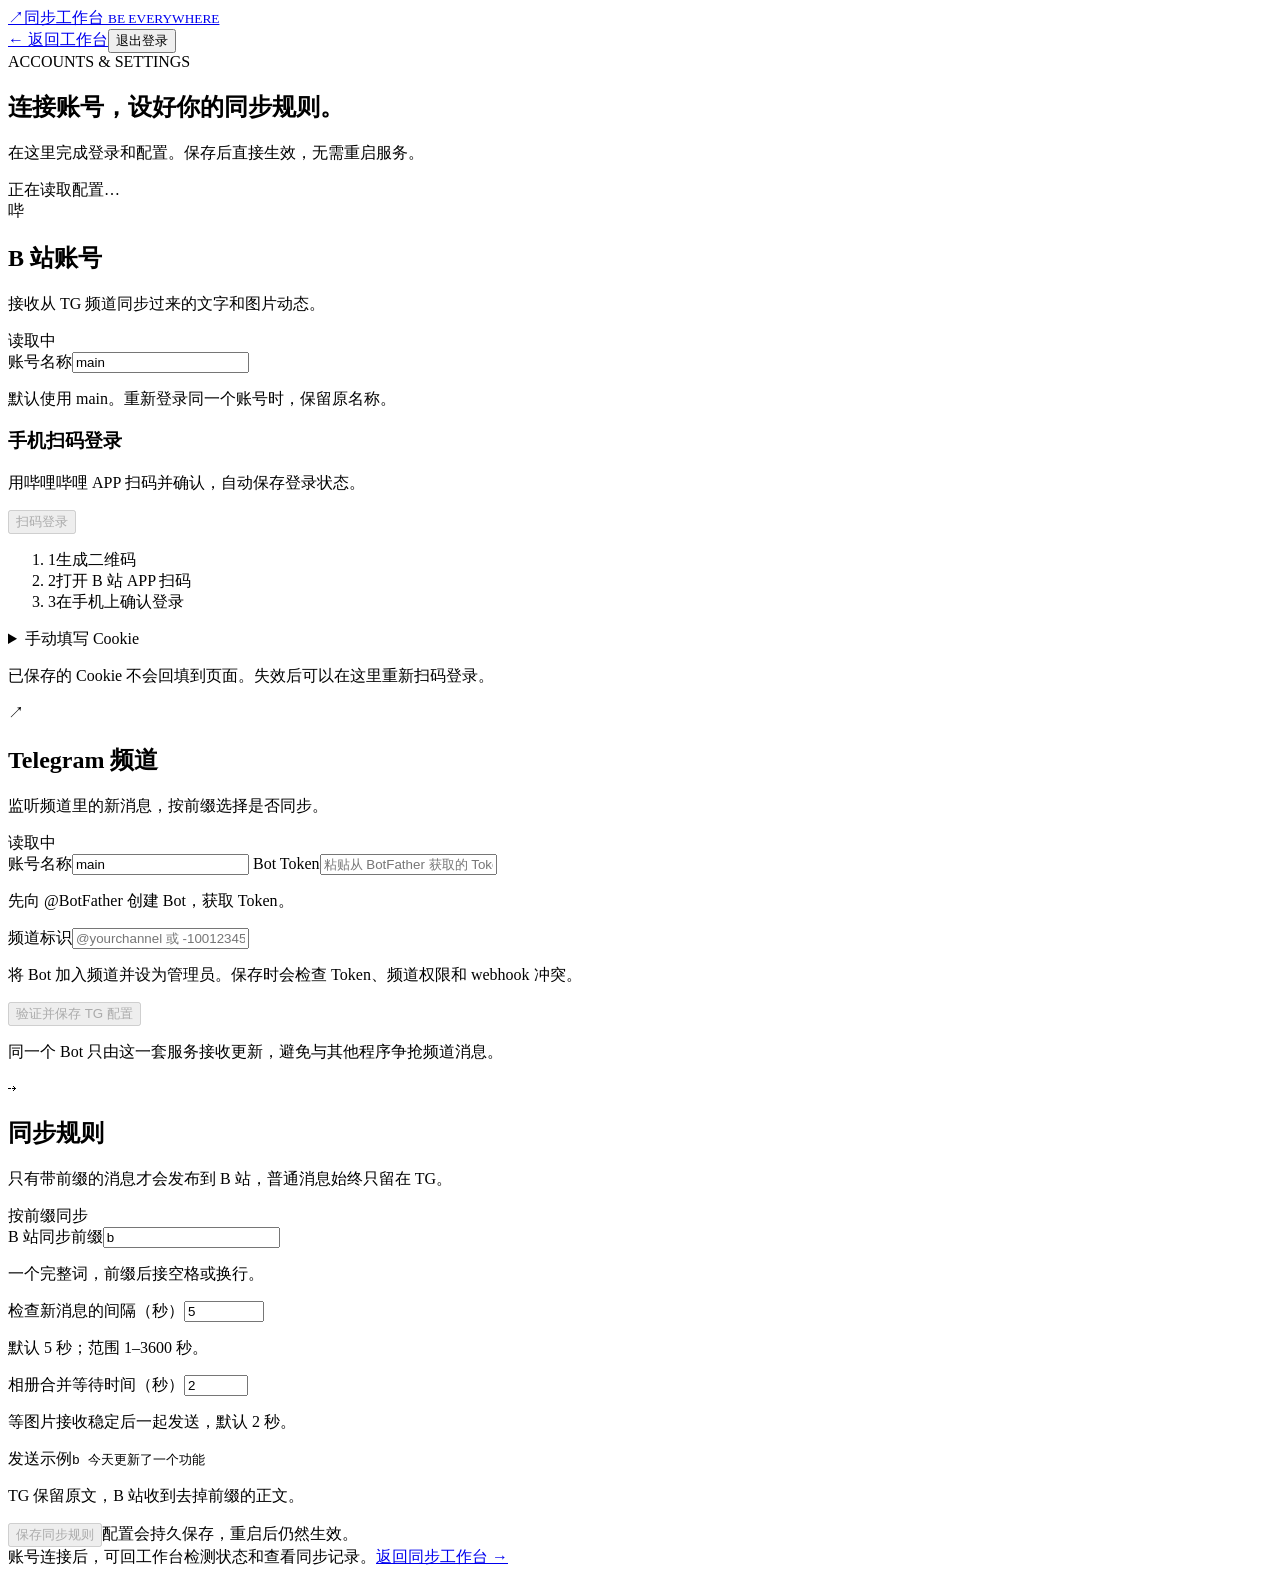
==== dashboard/static/settings.html @ 8b6a9338 "feat: add Telegram-to-Bilibili sync with web management" ====
<!doctype html>
<html lang="zh-CN">
<head>
  <meta charset="utf-8"><meta name="viewport" content="width=device-width, initial-scale=1">
  <title>账号与配置 · 同步工作台</title><link rel="stylesheet" href="/assets/style.css">
  <script src="/assets/settings.js" defer></script>
</head>
<body>
<header class="topbar">
  <a class="brand" href="/"><span class="brand-mark">↗</span><span>同步工作台 <small>BE EVERYWHERE</small></span></a>
  <div class="top-actions"><a class="quiet" href="/">← 返回工作台</a><button id="logout" class="quiet">退出登录</button></div>
</header>
<main class="settings-page">
  <section class="page-heading"><div><div class="eyebrow">ACCOUNTS & SETTINGS</div><h1>连接账号，设好你的同步规则。</h1><p>在这里完成登录和配置。保存后直接生效，无需重启服务。</p></div></section>
  <div id="page-error" class="notice" role="alert" hidden></div>
  <div id="setup-summary" class="setup-summary" aria-live="polite">正在读取配置…</div>
  <div class="settings-grid">
    <section class="settings-card" id="bilibili-section" aria-labelledby="bili-heading">
      <div class="settings-card-heading"><span class="network-icon bilibili">哔</span><div><h2 id="bili-heading">B 站账号</h2><p>接收从 TG 频道同步过来的文字和图片动态。</p></div><span id="bili-badge" class="badge">读取中</span></div>
      <form id="bili-form" class="settings-form">
        <label for="bili-label">账号名称</label><input id="bili-label" name="label" value="main" list="bili-labels" pattern="[A-Za-z0-9_-]{1,64}" maxlength="64" required autocomplete="off"><datalist id="bili-labels"></datalist>
        <p class="field-hint">默认使用 main。重新登录同一个账号时，保留原名称。</p>
        <div class="qr-entry"><div><h3>手机扫码登录</h3><p>用哔哩哔哩 APP 扫码并确认，自动保存登录状态。</p></div><button id="qr-open" class="button primary" type="button" disabled>扫码登录</button></div>
        <ol class="login-steps"><li><span>1</span>生成二维码</li><li><span>2</span>打开 B 站 APP 扫码</li><li><span>3</span>在手机上确认登录</li></ol>
        <div id="bili-result" class="form-result" role="status" hidden></div>
        <details class="manual-cookie"><summary>手动填写 Cookie</summary><p class="field-hint">也可以使用浏览器登录后的 Cookie。提交前会验证账号是否有效。</p>
          <label for="sessdata">SESSDATA</label><input id="sessdata" name="sessdata" type="password" autocomplete="off" maxlength="8192" spellcheck="false">
          <label for="bili-jct">bili_jct</label><input id="bili-jct" name="bili_jct" type="password" autocomplete="off" maxlength="8192" spellcheck="false">
          <label for="buvid3">buvid3 <span class="optional">选填</span></label><input id="buvid3" name="buvid3" type="password" autocomplete="off" maxlength="8192" spellcheck="false">
          <button class="button secondary" type="submit" disabled>验证并保存 Cookie</button>
        </details>
      </form>
      <p class="settings-footnote">已保存的 Cookie 不会回填到页面。失效后可以在这里重新扫码登录。</p>
    </section>
    <section class="settings-card" id="telegram-section" aria-labelledby="tg-heading">
      <div class="settings-card-heading"><span class="network-icon">↗</span><div><h2 id="tg-heading">Telegram 频道</h2><p>监听频道里的新消息，按前缀选择是否同步。</p></div><span id="tg-badge" class="badge">读取中</span></div>
      <form id="tg-form" class="settings-form">
        <label for="tg-label">账号名称</label><input id="tg-label" name="label" value="main" list="tg-labels" pattern="[A-Za-z0-9_-]{1,64}" maxlength="64" required autocomplete="off"><datalist id="tg-labels"></datalist>
        <label for="tg-token">Bot Token</label><input id="tg-token" name="bot_token" type="password" placeholder="粘贴从 BotFather 获取的 Token" maxlength="8192" autocomplete="off" spellcheck="false">
        <p id="tg-token-hint" class="field-hint">先向 @BotFather 创建 Bot，获取 Token。</p>
        <label for="tg-channel">频道标识</label><input id="tg-channel" name="channel_id" placeholder="@yourchannel 或 -1001234567890" maxlength="128" required autocomplete="off" spellcheck="false">
        <p class="field-hint">将 Bot 加入频道并设为管理员。保存时会检查 Token、频道权限和 webhook 冲突。</p>
        <button class="button primary" type="submit" disabled>验证并保存 TG 配置</button>
        <div id="tg-result" class="form-result" role="status" hidden></div>
      </form>
      <p class="settings-footnote">同一个 Bot 只由这一套服务接收更新，避免与其他程序争抢频道消息。</p>
    </section>
    <section class="settings-card routing-card" aria-labelledby="routing-heading">
      <div class="settings-card-heading"><span class="settings-mark">⇢</span><div><h2 id="routing-heading">同步规则</h2><p>只有带前缀的消息才会发布到 B 站，普通消息始终只留在 TG。</p></div><span class="badge healthy">按前缀同步</span></div>
      <form id="routing-form" class="settings-form">
        <div class="routing-fields">
          <div><label for="prefix">B 站同步前缀</label><input id="prefix" name="prefix" value="b" minlength="1" maxlength="32" required autocomplete="off" spellcheck="false"><p class="field-hint">一个完整词，前缀后接空格或换行。</p></div>
          <div><label for="poll-interval">检查新消息的间隔（秒）</label><input id="poll-interval" name="poll_interval_seconds" type="number" value="5" min="1" max="3600" step="0.5" required><p class="field-hint">默认 5 秒；范围 1–3600 秒。</p></div>
          <div><label for="album-settle">相册合并等待时间（秒）</label><input id="album-settle" name="album_settle_seconds" type="number" value="2" min="0" max="60" step="0.5" required><p class="field-hint">等图片接收稳定后一起发送，默认 2 秒。</p></div>
        </div>
        <div class="rule-preview"><span>发送示例</span><code id="prefix-preview">b 今天更新了一个功能</code><p>TG 保留原文，B 站收到去掉前缀的正文。</p></div>
        <div class="settings-save"><button class="button primary" type="submit" disabled>保存同步规则</button><span>配置会持久保存，重启后仍然生效。</span></div>
        <div id="routing-result" class="form-result" role="status" hidden></div>
      </form>
    </section>
  </div>
  <footer><span><span class="tiny-dot"></span>账号连接后，可回工作台检测状态和查看同步记录。</span><a href="/">返回同步工作台 →</a></footer>
</main>
<dialog id="qr-dialog" class="qr-dialog" aria-labelledby="qr-title">
  <div class="dialog-header"><div><div class="eyebrow">BILIBILI LOGIN</div><h2 id="qr-title">用 B 站 APP 扫码登录</h2></div><button id="qr-close" class="icon-button" aria-label="关闭扫码登录">×</button></div>
  <div class="qr-content"><div id="qr-frame" class="qr-frame"><span id="qr-placeholder">正在生成二维码…</span><img id="qr-image" alt="B 站登录二维码" hidden></div><p id="qr-status" role="status">正在连接 B 站…</p><span id="qr-countdown" class="subtle"></span><p class="field-hint">扫码后，请在手机上确认登录。</p><button id="qr-refresh" class="button secondary" disabled>刷新二维码</button></div>
</dialog>
<div id="toast" class="toast" role="status" hidden></div>
</body></html>
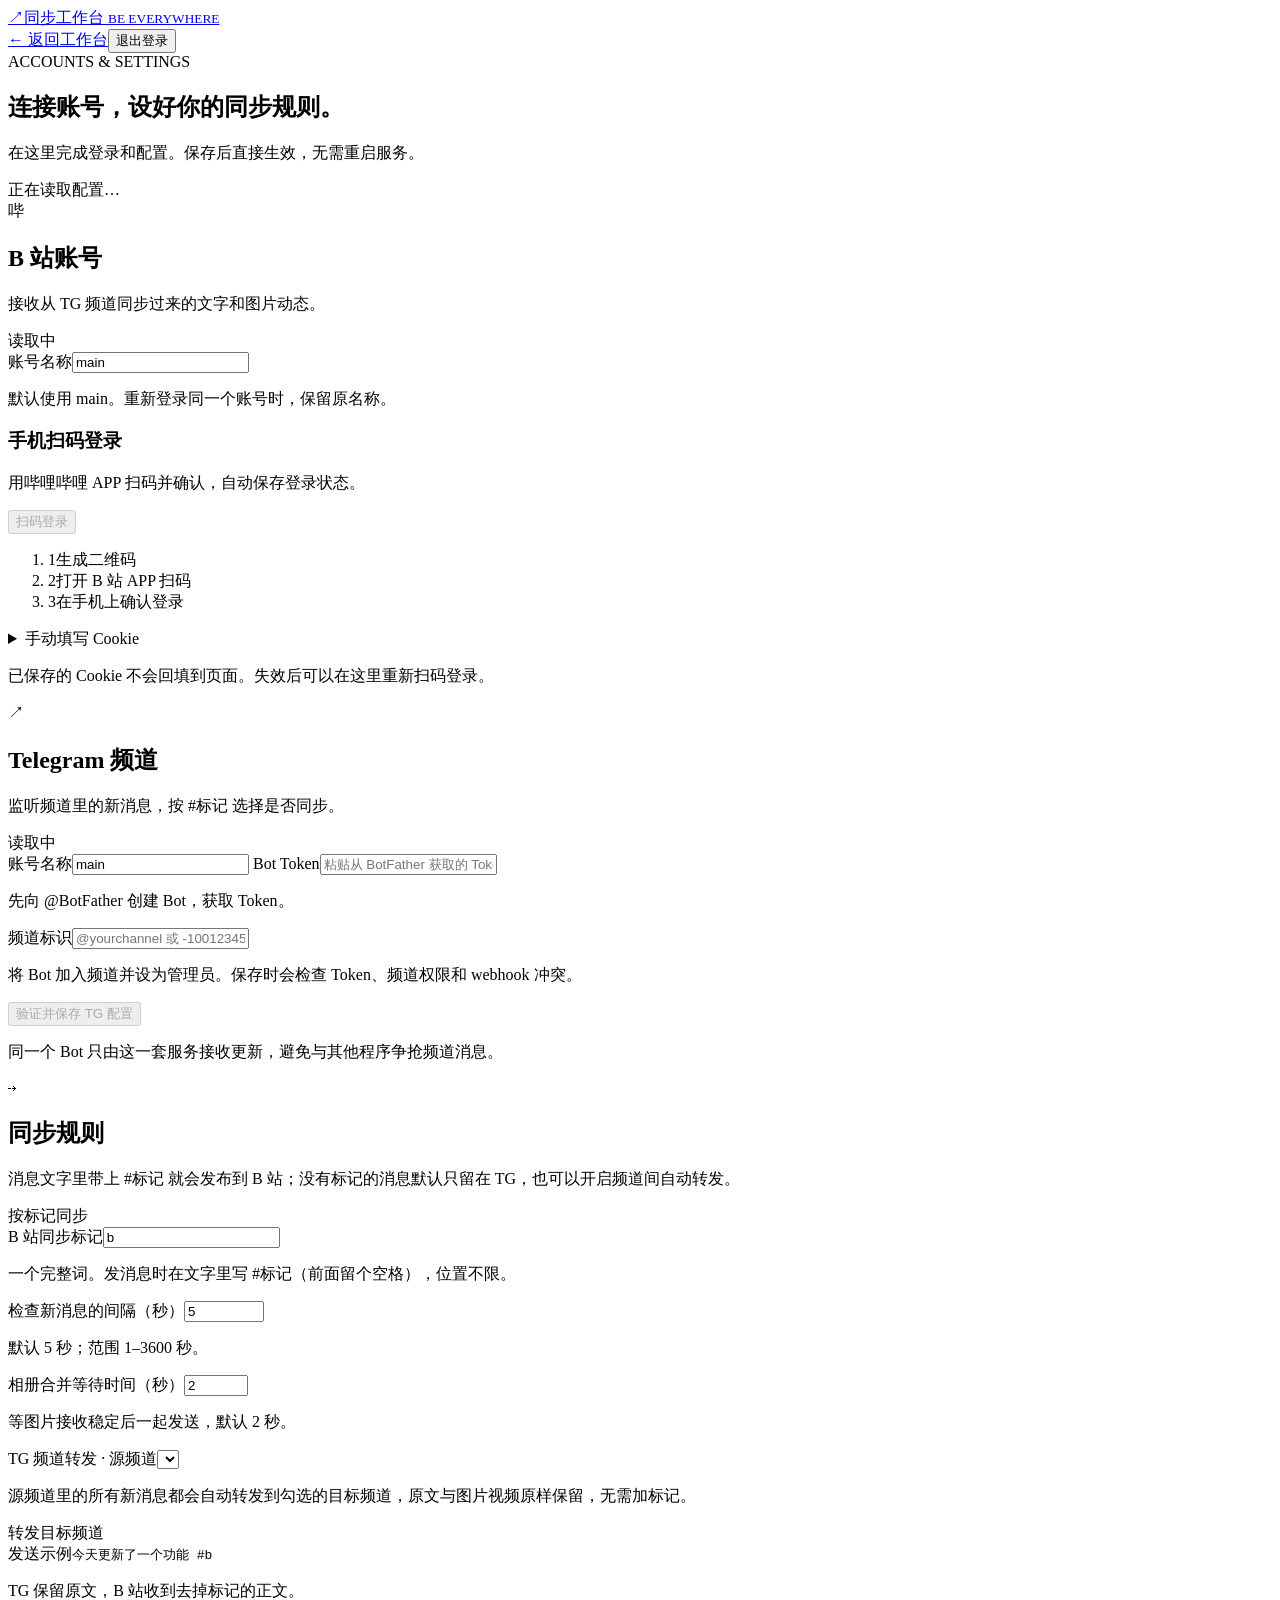
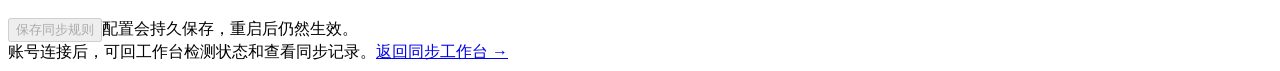
==== commit f3849281: "feat: add Telegram channel-to-channel mirroring Add a [forward] routing table mapping a source Teleg" ====
--- a/dashboard/static/settings.html
+++ b/dashboard/static/settings.html
@@ -33,7 +33,7 @@
       <p class="settings-footnote">已保存的 Cookie 不会回填到页面。失效后可以在这里重新扫码登录。</p>
     </section>
     <section class="settings-card" id="telegram-section" aria-labelledby="tg-heading">
-      <div class="settings-card-heading"><span class="network-icon">↗</span><div><h2 id="tg-heading">Telegram 频道</h2><p>监听频道里的新消息，按前缀选择是否同步。</p></div><span id="tg-badge" class="badge">读取中</span></div>
+      <div class="settings-card-heading"><span class="network-icon">↗</span><div><h2 id="tg-heading">Telegram 频道</h2><p>监听频道里的新消息，按 #标记 选择是否同步。</p></div><span id="tg-badge" class="badge">读取中</span></div>
       <form id="tg-form" class="settings-form">
         <label for="tg-label">账号名称</label><input id="tg-label" name="label" value="main" list="tg-labels" pattern="[A-Za-z0-9_-]{1,64}" maxlength="64" required autocomplete="off"><datalist id="tg-labels"></datalist>
         <label for="tg-token">Bot Token</label><input id="tg-token" name="bot_token" type="password" placeholder="粘贴从 BotFather 获取的 Token" maxlength="8192" autocomplete="off" spellcheck="false">
@@ -46,14 +46,18 @@
       <p class="settings-footnote">同一个 Bot 只由这一套服务接收更新，避免与其他程序争抢频道消息。</p>
     </section>
     <section class="settings-card routing-card" aria-labelledby="routing-heading">
-      <div class="settings-card-heading"><span class="settings-mark">⇢</span><div><h2 id="routing-heading">同步规则</h2><p>只有带前缀的消息才会发布到 B 站，普通消息始终只留在 TG。</p></div><span class="badge healthy">按前缀同步</span></div>
+      <div class="settings-card-heading"><span class="settings-mark">⇢</span><div><h2 id="routing-heading">同步规则</h2><p>消息文字里带上 #标记 就会发布到 B 站；没有标记的消息默认只留在 TG，也可以开启频道间自动转发。</p></div><span class="badge healthy">按标记同步</span></div>
       <form id="routing-form" class="settings-form">
         <div class="routing-fields">
-          <div><label for="prefix">B 站同步前缀</label><input id="prefix" name="prefix" value="b" minlength="1" maxlength="32" required autocomplete="off" spellcheck="false"><p class="field-hint">一个完整词，前缀后接空格或换行。</p></div>
+          <div><label for="prefix">B 站同步标记</label><input id="prefix" name="prefix" value="b" minlength="1" maxlength="32" required autocomplete="off" spellcheck="false"><p class="field-hint">一个完整词。发消息时在文字里写 #标记（前面留个空格），位置不限。</p></div>
           <div><label for="poll-interval">检查新消息的间隔（秒）</label><input id="poll-interval" name="poll_interval_seconds" type="number" value="5" min="1" max="3600" step="0.5" required><p class="field-hint">默认 5 秒；范围 1–3600 秒。</p></div>
           <div><label for="album-settle">相册合并等待时间（秒）</label><input id="album-settle" name="album_settle_seconds" type="number" value="2" min="0" max="60" step="0.5" required><p class="field-hint">等图片接收稳定后一起发送，默认 2 秒。</p></div>
         </div>
-        <div class="rule-preview"><span>发送示例</span><code id="prefix-preview">b 今天更新了一个功能</code><p>TG 保留原文，B 站收到去掉前缀的正文。</p></div>
+        <div class="forward-fields">
+          <div><label for="forward-source">TG 频道转发 · 源频道</label><select id="forward-source" autocomplete="off"></select><p class="field-hint">源频道里的所有新消息都会自动转发到勾选的目标频道，原文与图片视频原样保留，无需加标记。</p></div>
+          <div id="forward-target-box"><label>转发目标频道</label><div id="forward-targets" class="forward-targets"></div></div>
+        </div>
+        <div class="rule-preview"><span>发送示例</span><code id="prefix-preview">今天更新了一个功能 #b</code><p>TG 保留原文，B 站收到去掉标记的正文。</p></div>
         <div class="settings-save"><button class="button primary" type="submit" disabled>保存同步规则</button><span>配置会持久保存，重启后仍然生效。</span></div>
         <div id="routing-result" class="form-result" role="status" hidden></div>
       </form>
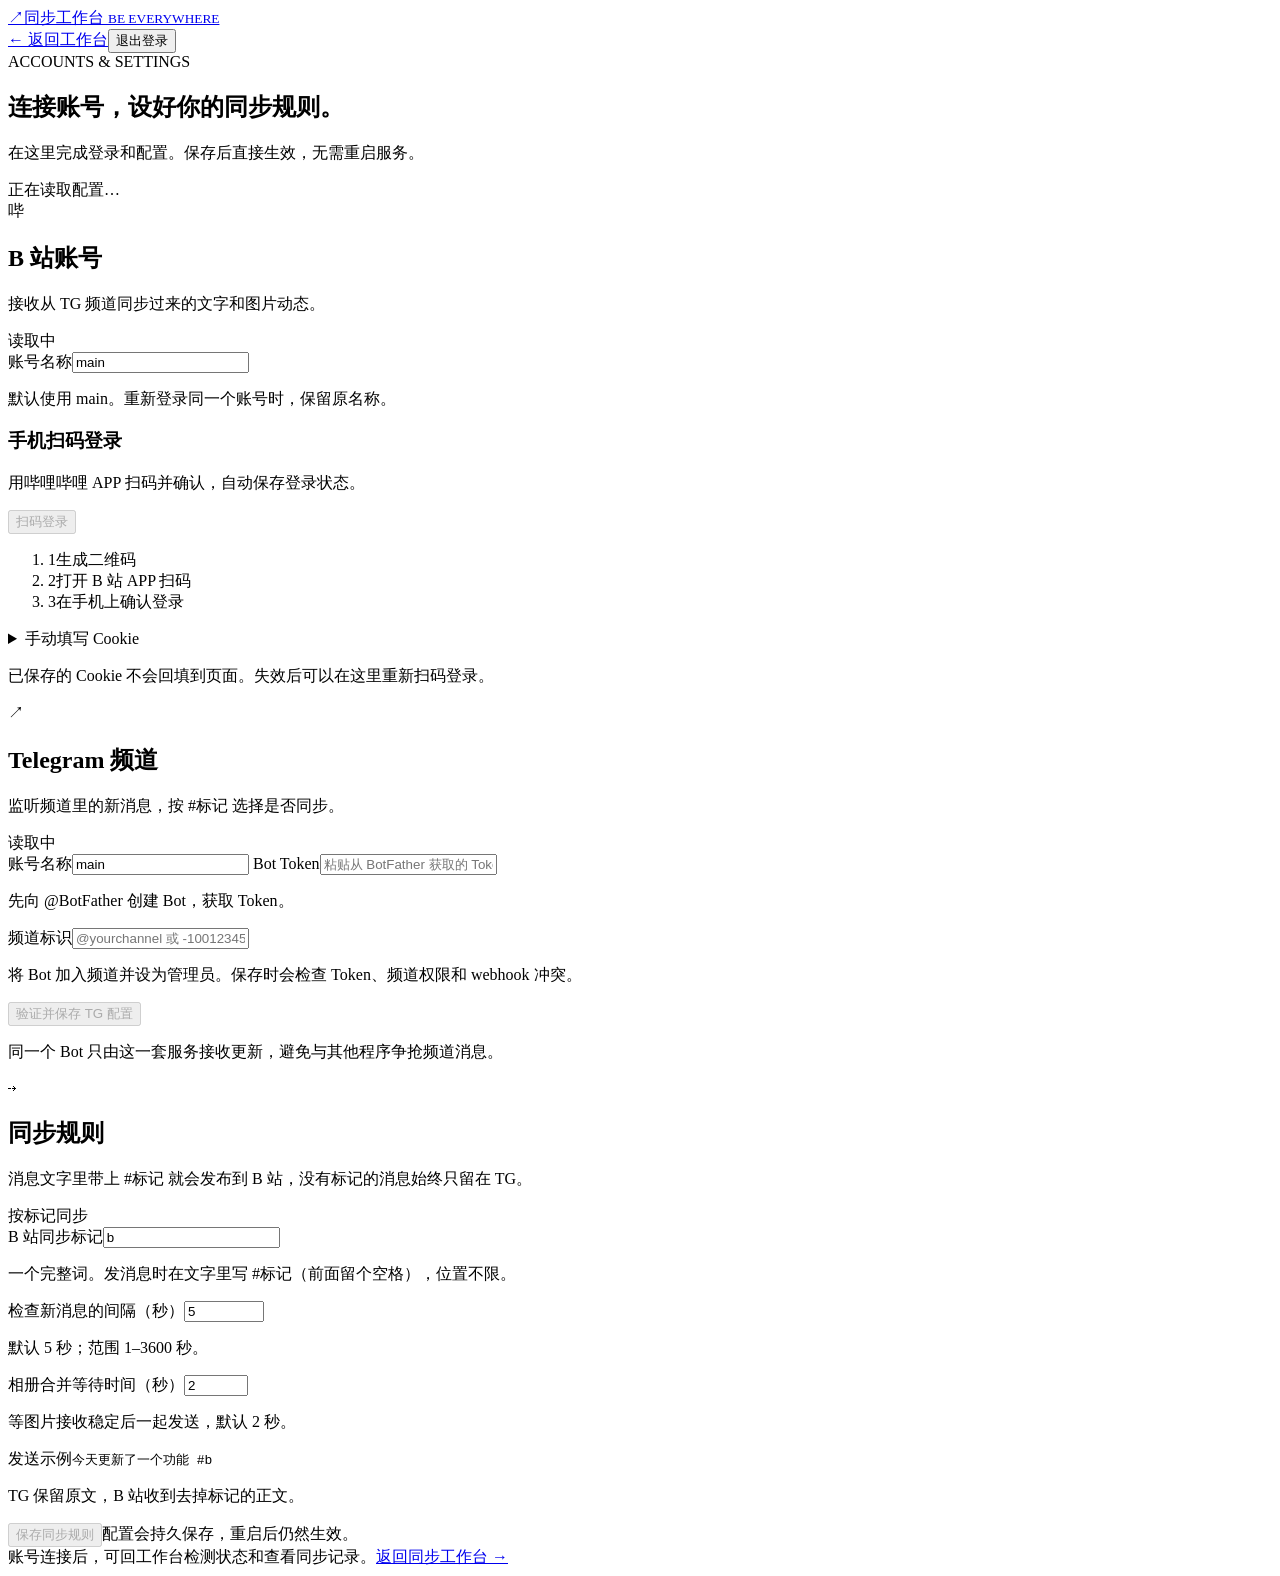
==== commit b453eca2: "feat: route by #marker anywhere in the text Replace the leading-prefix rule ('b text') with hashtag-" ====
--- a/dashboard/static/settings.html
+++ b/dashboard/static/settings.html
@@ -46,16 +46,12 @@
       <p class="settings-footnote">同一个 Bot 只由这一套服务接收更新，避免与其他程序争抢频道消息。</p>
     </section>
     <section class="settings-card routing-card" aria-labelledby="routing-heading">
-      <div class="settings-card-heading"><span class="settings-mark">⇢</span><div><h2 id="routing-heading">同步规则</h2><p>消息文字里带上 #标记 就会发布到 B 站；没有标记的消息默认只留在 TG，也可以开启频道间自动转发。</p></div><span class="badge healthy">按标记同步</span></div>
+      <div class="settings-card-heading"><span class="settings-mark">⇢</span><div><h2 id="routing-heading">同步规则</h2><p>消息文字里带上 #标记 就会发布到 B 站，没有标记的消息始终只留在 TG。</p></div><span class="badge healthy">按标记同步</span></div>
       <form id="routing-form" class="settings-form">
         <div class="routing-fields">
           <div><label for="prefix">B 站同步标记</label><input id="prefix" name="prefix" value="b" minlength="1" maxlength="32" required autocomplete="off" spellcheck="false"><p class="field-hint">一个完整词。发消息时在文字里写 #标记（前面留个空格），位置不限。</p></div>
           <div><label for="poll-interval">检查新消息的间隔（秒）</label><input id="poll-interval" name="poll_interval_seconds" type="number" value="5" min="1" max="3600" step="0.5" required><p class="field-hint">默认 5 秒；范围 1–3600 秒。</p></div>
           <div><label for="album-settle">相册合并等待时间（秒）</label><input id="album-settle" name="album_settle_seconds" type="number" value="2" min="0" max="60" step="0.5" required><p class="field-hint">等图片接收稳定后一起发送，默认 2 秒。</p></div>
-        </div>
-        <div class="forward-fields">
-          <div><label for="forward-source">TG 频道转发 · 源频道</label><select id="forward-source" autocomplete="off"></select><p class="field-hint">源频道里的所有新消息都会自动转发到勾选的目标频道，原文与图片视频原样保留，无需加标记。</p></div>
-          <div id="forward-target-box"><label>转发目标频道</label><div id="forward-targets" class="forward-targets"></div></div>
         </div>
         <div class="rule-preview"><span>发送示例</span><code id="prefix-preview">今天更新了一个功能 #b</code><p>TG 保留原文，B 站收到去掉标记的正文。</p></div>
         <div class="settings-save"><button class="button primary" type="submit" disabled>保存同步规则</button><span>配置会持久保存，重启后仍然生效。</span></div>
